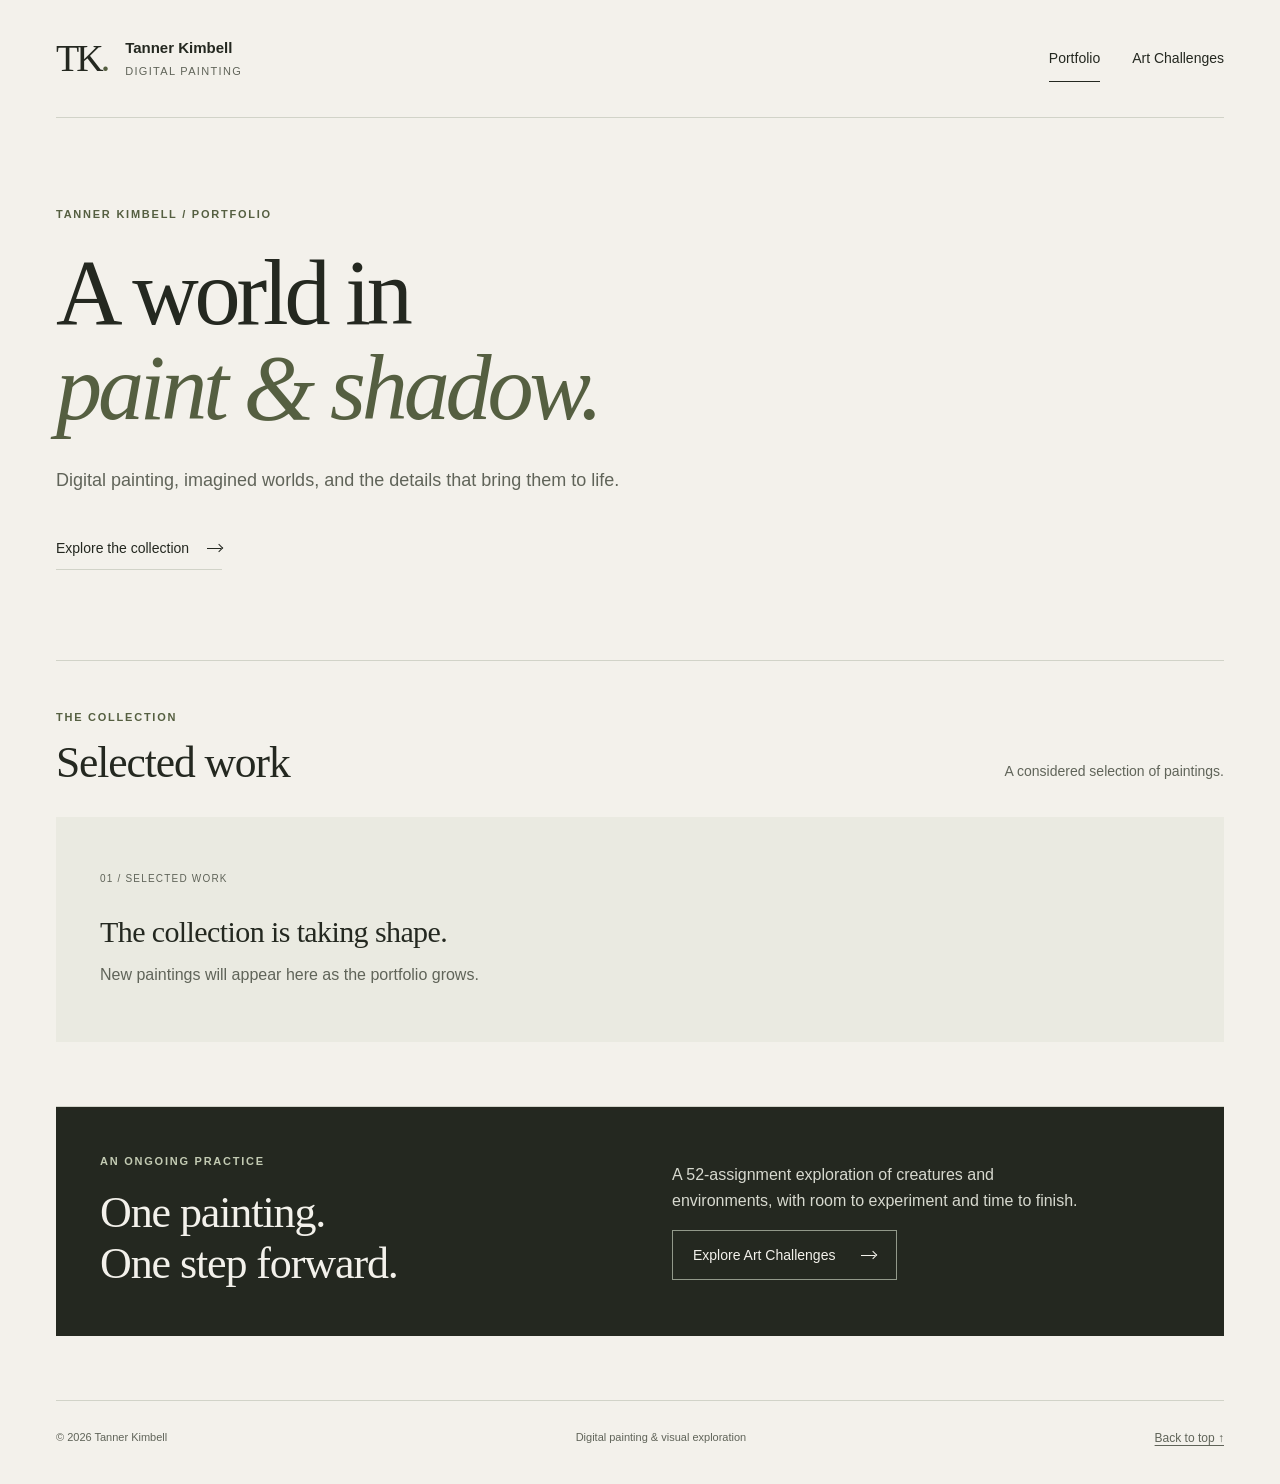
==== docs/index.html @ b94c5bf4 "Build static portfolio and dedicated art challenge pages" ====
<!doctype html>
<html lang="en">
<head>
  <meta charset="utf-8">
  <meta name="viewport" content="width=device-width, initial-scale=1">
  <meta name="description" content="Digital paintings by Tanner Kimbell. Explore selected artwork and an ongoing painting challenge.">
  <meta name="color-scheme" content="light">
  <title>Portfolio — Tanner Kimbell</title>
  <link rel="stylesheet" href="./assets/site.css">
  <script src="./assets/portfolio.js" defer></script>
</head>
<body data-root="./">
  <a class="skip-link" href="#main">Skip to content</a>
  <header class="site-header wrap">
    <a class="identity" href="./" aria-label="Tanner Kimbell home"><span class="monogram" aria-hidden="true">TK<span>.</span></span><span>Tanner Kimbell<span class="identity-sub">Digital painting</span></span></a>
    <nav aria-label="Primary"><a href="./" aria-current="page">Portfolio</a><a href="./challenges/">Art Challenges</a></nav>
  </header>
  <main id="main" class="wrap" tabindex="-1">
    <section class="hero" aria-labelledby="page-title">
      <p class="eyebrow">Tanner Kimbell / Portfolio</p>
      <h1 id="page-title">A world in<br><em>paint &amp; shadow.</em></h1>
      <p class="intro">Digital painting, imagined worlds, and the details that bring them to life.</p>
      <a class="text-link" href="#selected-work">Explore the collection <span aria-hidden="true">↘</span></a>
    </section>
    <section class="collection section" id="selected-work" aria-labelledby="collection-title">
      <div class="section-heading"><div><p class="eyebrow">The collection</p><h2 id="collection-title">Selected work</h2></div><p class="quiet">A considered selection of paintings.</p></div>
      <div id="filters" class="filters" role="group" aria-label="Filter artwork by category" hidden></div>
      <p id="gallery-status" class="sr-only" role="status" aria-live="polite"></p>
      <div id="gallery" class="gallery"></div>
      <div id="empty-gallery" class="empty-state"><span class="small-index" aria-hidden="true">01 / Selected work</span><h3>The collection is taking shape.</h3><p>New paintings will appear here as the portfolio grows.</p></div>
      <p id="gallery-error" class="notice" hidden>The collection could not be loaded. Please refresh to try again.</p>
      <noscript><p class="notice">JavaScript is needed to load artwork and category filters.</p></noscript>
    </section>
    <section class="challenge-link section" aria-labelledby="challenge-link-title">
      <div><p class="eyebrow">An ongoing practice</p><h2 id="challenge-link-title">One painting.<br>One step forward.</h2></div>
      <div><p>A 52-assignment exploration of creatures and environments, with room to experiment and time to finish.</p><a class="button light" href="challenges/">Explore Art Challenges <span aria-hidden="true">↗</span></a></div>
    </section>
  </main>
  <footer class="site-footer wrap"><span>© 2026 Tanner Kimbell</span><span>Digital painting &amp; visual exploration</span><a href="#main">Back to top <span aria-hidden="true">↑</span></a></footer>
</body>
</html>
---- docs/assets/site.css ----
:root{--paper:#f3f1eb;--ink:#242820;--muted:#606459;--line:#d1d3c8;--accent:#555f41;--panel:#eaeae1;--white:#fffefa;font-family:Arial,Helvetica,sans-serif;color:var(--ink);background:var(--paper);font-size:16px;line-height:1.6;scroll-behavior:smooth}
*{box-sizing:border-box}body{margin:0}a{color:inherit;text-underline-offset:.22em}button{font:inherit}img{max-width:100%;height:auto;display:block}button,a{-webkit-tap-highlight-color:transparent}a:focus-visible,button:focus-visible{outline:3px solid var(--accent);outline-offset:6px}button{cursor:pointer}[hidden]{display:none!important}::selection{background:#d5dcc8;color:var(--ink)}.wrap{width:min(1240px,calc(100% - 112px));margin-inline:auto}.skip-link{position:fixed;top:12px;left:12px;transform:translateY(-200%);z-index:9;background:var(--ink);color:var(--white);padding:12px 20px}.skip-link:focus{transform:none}.site-header{display:flex;align-items:center;justify-content:space-between;gap:24px;min-height:118px;border-bottom:1px solid var(--line)}.identity{display:flex;align-items:center;gap:18px;text-decoration:none;font-weight:600;font-size:15px;line-height:1.35}.monogram{font-family:Georgia,'Times New Roman',serif;font-size:38px;letter-spacing:-3px;font-weight:400}.monogram span{color:var(--accent)}.identity-sub{display:block;font-size:11px;font-weight:400;letter-spacing:.12em;text-transform:uppercase;margin-top:5px;color:var(--muted)}nav{display:flex;align-items:center;gap:32px}nav a{text-decoration:none;font-size:14px;padding:12px 0;border-bottom:1px solid transparent}nav a[aria-current=page]{border-color:var(--ink)}nav a:hover{color:var(--accent);border-color:var(--accent)}.hero{padding:88px 0 90px;max-width:1000px}.eyebrow{font-size:11px;letter-spacing:.16em;text-transform:uppercase;font-weight:600;margin:0 0 22px;color:var(--accent)}h1,h2,h3,p{margin-top:0}h1,h2,h3{font-family:Georgia,'Times New Roman',serif;font-weight:400}h1{font-size:clamp(54px,7.2vw,100px);line-height:1.04;letter-spacing:-.045em;margin-bottom:28px}h1 em{font-weight:400;color:var(--accent)}.intro{font-size:18px;line-height:1.75;max-width:570px;color:var(--muted)}.hero .intro{margin-bottom:30px}.text-link{display:inline-flex;gap:18px;align-items:center;font-size:14px;font-weight:500;text-decoration:none;border-bottom:1px solid var(--line);padding:10px 0}.text-link:hover{border-color:var(--accent);color:var(--accent)}.section{border-top:1px solid var(--line);padding:48px 0 64px}.section-heading{display:flex;justify-content:space-between;align-items:end;gap:24px;margin-bottom:30px}.section-heading .eyebrow{margin-bottom:10px}h2{font-size:clamp(32px,3.4vw,46px);line-height:1.15;letter-spacing:-.025em;margin-bottom:0}h3{font-size:30px;line-height:1.25;letter-spacing:-.02em}.quiet{color:var(--muted);font-size:14px}.section-heading>.quiet{margin-bottom:4px}.empty-state{padding:54px 44px;background:var(--panel);min-height:220px}.empty-state h3{margin-bottom:12px}.empty-state p{max-width:500px;color:var(--muted);margin-bottom:0}.small-index{display:block;font-size:10px;letter-spacing:.12em;text-transform:uppercase;color:var(--muted);margin-bottom:26px}.challenge-link{background:var(--ink);color:var(--paper);padding:46px 44px;display:grid;grid-template-columns:1fr 1fr;gap:64px;margin-bottom:64px}.challenge-link .eyebrow{color:#c3cbb3;margin-bottom:18px}.challenge-link h2{font-size:44px}.challenge-link>div:last-child{align-self:center}.challenge-link p:not(.eyebrow){color:#d7d9cf;max-width:420px}.button{display:inline-flex;align-items:center;justify-content:space-between;gap:26px;padding:13px 20px;border:1px solid var(--ink);text-decoration:none;font-size:14px;background:transparent;color:var(--ink);min-height:48px}.button:hover{background:var(--ink);color:var(--paper)}.button.light{border-color:#92998a;color:var(--paper)}.button.light:hover{background:var(--paper);color:var(--ink)}.site-footer{display:flex;align-items:center;justify-content:space-between;gap:20px;border-top:1px solid var(--line);padding-block:28px 36px;font-size:11px;color:var(--muted)}.site-footer a{font-size:12px}.gallery{display:grid;grid-template-columns:repeat(2,minmax(0,1fr));gap:44px 30px}.gallery:empty{display:none}.work-card{min-width:0}.work-card a{text-decoration:none;display:block}.work-card img{width:100%;aspect-ratio:4/3;object-fit:contain;background:var(--panel)}.work-card a:hover h3{text-decoration:underline;text-underline-offset:5px}.work-card h3{font-size:26px;margin:18px 0 4px}.work-card p{margin:0;color:var(--muted);font-size:13px}.filters{display:flex;gap:10px;flex-wrap:wrap;margin-bottom:28px}.filters button{border:1px solid var(--line);background:transparent;color:var(--ink);padding:10px 18px;border-radius:0;min-height:44px}.filters button[aria-pressed=true]{background:var(--ink);border-color:var(--ink);color:var(--paper)}.notice{padding:18px;border:1px solid var(--line);margin-block:24px}.compact{padding-block:70px}.status{display:inline-flex;align-items:center;gap:8px;border:1px solid #aab398;padding:7px 12px;font-size:12px;color:#414e2e;white-space:nowrap}.status span{font-size:8px}.assignment-card{display:grid;grid-template-columns:180px 1fr;gap:46px;background:var(--panel);padding:48px}.assignment-number{font-family:Georgia,'Times New Roman',serif;font-size:112px;line-height:1;color:#6b745c;letter-spacing:-8px}.assignment-content h3{font-size:42px;margin-bottom:20px}.assignment-content p{max-width:620px}.assignment-content .eyebrow{margin-bottom:16px}.practice-note{display:grid;grid-template-columns:1fr 1fr;gap:16px 60px;padding-block:48px 70px}.practice-note .eyebrow{grid-column:1/-1;margin-bottom:0}.practice-note h2{font-size:34px}.practice-note>p:last-child{color:var(--muted);margin:0}.detail{border-top:0;padding-top:40px;min-height:65vh}.assignment-title{padding-block:54px}.assignment-title h1{font-size:clamp(44px,6.6vw,86px)}.brief-layout{display:grid;grid-template-columns:1.5fr 1fr;gap:90px;padding-bottom:40px}.brief-layout h2{margin-bottom:24px;font-size:34px}.brief-aside{border-left:1px solid var(--line);padding-left:32px}.brief-aside .eyebrow{margin-bottom:20px}dl{margin:0}dt{font-size:11px;letter-spacing:.1em;text-transform:uppercase;color:var(--accent);margin-top:18px}dd{font-size:14px;margin:4px 0 0}.artwork-detail{padding-top:48px}.artwork-detail h1{font-size:clamp(44px,6vw,80px)}figure{margin:32px 0}.artwork-detail figure img{max-height:85vh;margin-inline:auto;object-fit:contain}figcaption{font-size:13px;color:var(--muted);margin-top:14px}.detail .empty-state{margin-top:40px}.detail .empty-state h1{font-size:46px}.detail .empty-state .button{margin-top:28px}.sr-only{position:absolute;width:1px;height:1px;padding:0;margin:-1px;overflow:hidden;clip:rect(0,0,0,0);white-space:nowrap;border:0}
@media(min-width:1450px){.hero{padding-block:105px}}
@media(max-width:800px){.wrap{width:calc(100% - 56px)}.hero{padding-block:66px}.section-heading>.quiet{max-width:180px}.challenge-link{gap:30px;padding:34px 30px}.challenge-link h2{font-size:36px}.assignment-card{grid-template-columns:100px 1fr;gap:26px;padding:32px}.assignment-number{font-size:80px}.brief-layout{gap:40px}.site-footer>span:nth-child(2){display:none}}
@media(max-width:560px){.wrap{width:calc(100% - 40px)}.site-header{flex-wrap:wrap;gap:10px;padding-top:18px;padding-bottom:10px;min-height:0}.identity{gap:12px;font-size:14px}.monogram{font-size:32px}.identity-sub{font-size:10px}nav{width:100%;gap:26px}nav a{font-size:13px;padding:10px 0;min-height:44px}.hero{padding-block:52px}.hero h1{font-size:clamp(46px,11.8vw,66px)}.intro{font-size:16px}.section{padding-block:32px 44px}.section-heading{align-items:start;gap:14px;margin-bottom:24px}.section-heading>.quiet{display:none}.empty-state{padding:34px 25px;min-height:210px}.empty-state h3{font-size:26px}.empty-state p{font-size:14px}.challenge-link{grid-template-columns:1fr;gap:24px;padding:32px 26px;margin-bottom:44px}.challenge-link h2{font-size:36px}.challenge-link p{font-size:14px}.challenge-link .button{font-size:13px;padding:12px 16px}.gallery{grid-template-columns:1fr;gap:32px}.assignment-card{grid-template-columns:1fr;gap:20px;padding:28px}.assignment-number{font-size:56px;letter-spacing:-3px}.assignment-content h3{font-size:34px}.assignment-content p{font-size:15px}.status{font-size:11px;padding:6px 9px}.practice-note{grid-template-columns:1fr;gap:20px}.practice-note .eyebrow{grid-column:auto}.practice-note h2{font-size:32px}.practice-note>p:last-child{font-size:15px}.assignment-title{padding-block:40px}.brief-layout{grid-template-columns:1fr;gap:32px}.brief-aside{padding-left:0;border-left:0;border-top:1px solid var(--line);padding-top:28px}.site-footer{font-size:10px;gap:14px;padding-block:24px}.site-footer a{font-size:11px}.detail .empty-state h1{font-size:38px}}
@media(prefers-reduced-motion:reduce){:root{scroll-behavior:auto}}
/* Draw simple arrows without depending on uncommon system-font glyphs. */
.text-link>span,.button>span{display:inline-block;position:relative;flex:none;width:15px;height:12px;font-size:0}
.text-link>span::before,.button>span::before{content:"";position:absolute;width:14px;height:1px;background:currentColor;top:6px;left:0}
.text-link>span::after,.button>span::after{content:"";position:absolute;width:5px;height:5px;border-top:1px solid currentColor;border-right:1px solid currentColor;transform:rotate(45deg);right:0;top:3px}
.text-link>span.back-arrow{transform:rotate(180deg)}
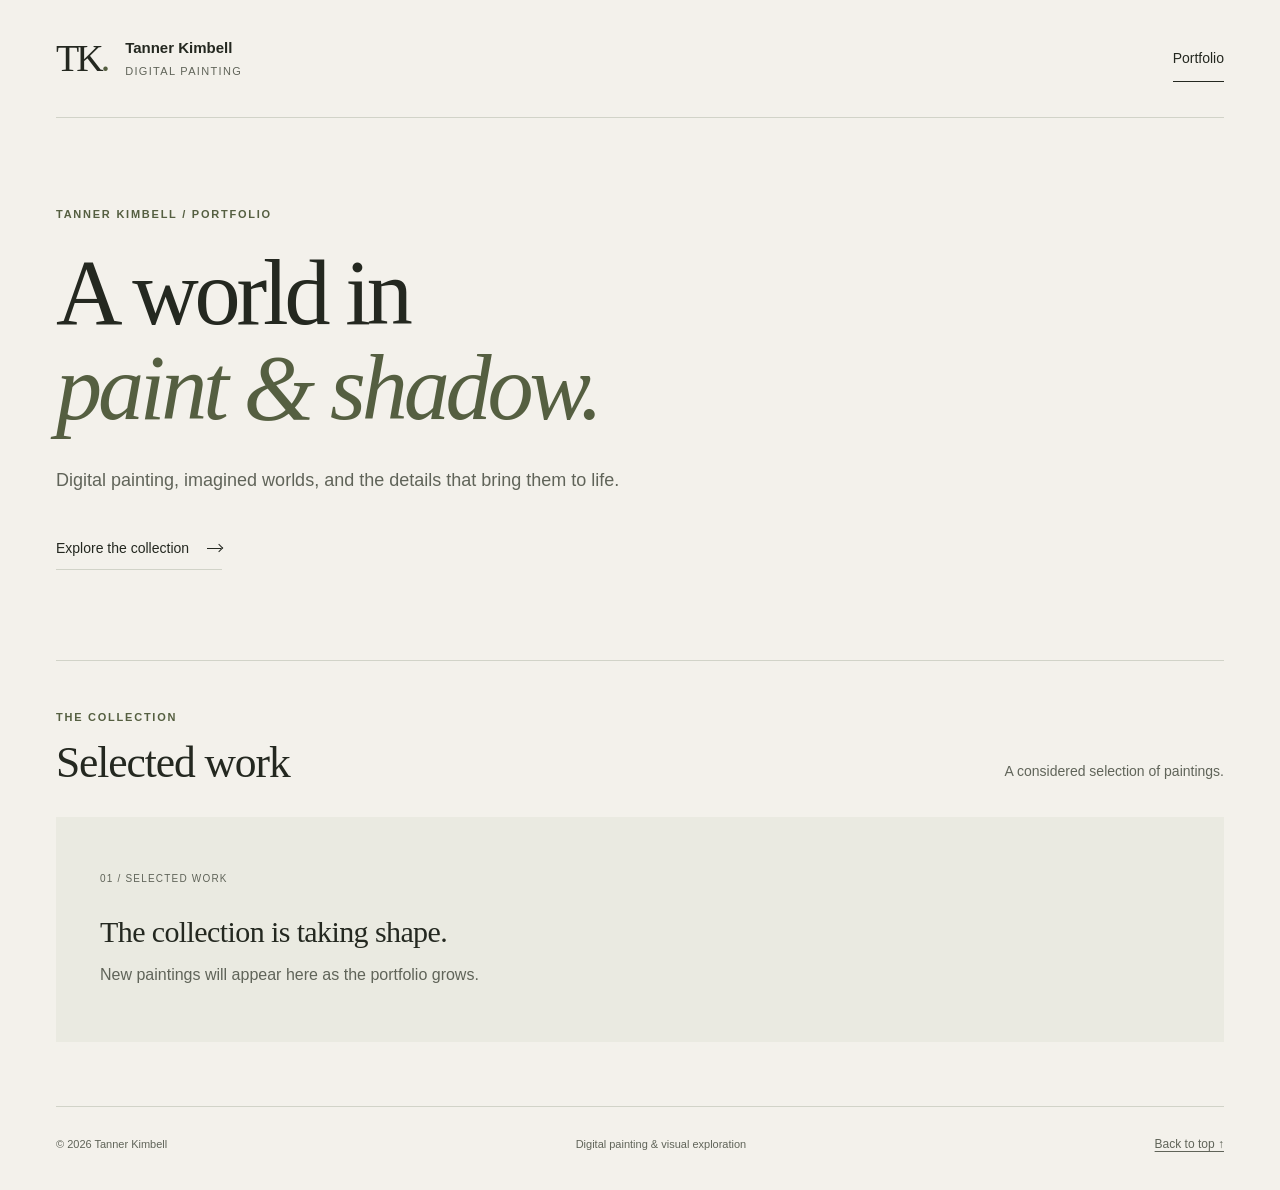
==== commit a9ab7b32: "Keep website portfolio-only and manage art challenge in chat" ====
--- a/docs/index.html
+++ b/docs/index.html
@@ -3,7 +3,7 @@
 <head>
   <meta charset="utf-8">
   <meta name="viewport" content="width=device-width, initial-scale=1">
-  <meta name="description" content="Digital paintings by Tanner Kimbell. Explore selected artwork and an ongoing painting challenge.">
+  <meta name="description" content="Digital paintings by Tanner Kimbell. Explore selected digital artwork.">
   <meta name="color-scheme" content="light">
   <title>Portfolio — Tanner Kimbell</title>
   <link rel="stylesheet" href="./assets/site.css">
@@ -13,7 +13,7 @@
   <a class="skip-link" href="#main">Skip to content</a>
   <header class="site-header wrap">
     <a class="identity" href="./" aria-label="Tanner Kimbell home"><span class="monogram" aria-hidden="true">TK<span>.</span></span><span>Tanner Kimbell<span class="identity-sub">Digital painting</span></span></a>
-    <nav aria-label="Primary"><a href="./" aria-current="page">Portfolio</a><a href="./challenges/">Art Challenges</a></nav>
+    <nav aria-label="Primary"><a href="./" aria-current="page">Portfolio</a></nav>
   </header>
   <main id="main" class="wrap" tabindex="-1">
     <section class="hero" aria-labelledby="page-title">
@@ -31,10 +31,6 @@
       <p id="gallery-error" class="notice" hidden>The collection could not be loaded. Please refresh to try again.</p>
       <noscript><p class="notice">JavaScript is needed to load artwork and category filters.</p></noscript>
     </section>
-    <section class="challenge-link section" aria-labelledby="challenge-link-title">
-      <div><p class="eyebrow">An ongoing practice</p><h2 id="challenge-link-title">One painting.<br>One step forward.</h2></div>
-      <div><p>A 52-assignment exploration of creatures and environments, with room to experiment and time to finish.</p><a class="button light" href="challenges/">Explore Art Challenges <span aria-hidden="true">↗</span></a></div>
-    </section>
   </main>
   <footer class="site-footer wrap"><span>© 2026 Tanner Kimbell</span><span>Digital painting &amp; visual exploration</span><a href="#main">Back to top <span aria-hidden="true">↑</span></a></footer>
 </body>
--- a/docs/assets/site.css
+++ b/docs/assets/site.css
@@ -1,8 +1,8 @@
 :root{--paper:#f3f1eb;--ink:#242820;--muted:#606459;--line:#d1d3c8;--accent:#555f41;--panel:#eaeae1;--white:#fffefa;font-family:Arial,Helvetica,sans-serif;color:var(--ink);background:var(--paper);font-size:16px;line-height:1.6;scroll-behavior:smooth}
-*{box-sizing:border-box}body{margin:0}a{color:inherit;text-underline-offset:.22em}button{font:inherit}img{max-width:100%;height:auto;display:block}button,a{-webkit-tap-highlight-color:transparent}a:focus-visible,button:focus-visible{outline:3px solid var(--accent);outline-offset:6px}button{cursor:pointer}[hidden]{display:none!important}::selection{background:#d5dcc8;color:var(--ink)}.wrap{width:min(1240px,calc(100% - 112px));margin-inline:auto}.skip-link{position:fixed;top:12px;left:12px;transform:translateY(-200%);z-index:9;background:var(--ink);color:var(--white);padding:12px 20px}.skip-link:focus{transform:none}.site-header{display:flex;align-items:center;justify-content:space-between;gap:24px;min-height:118px;border-bottom:1px solid var(--line)}.identity{display:flex;align-items:center;gap:18px;text-decoration:none;font-weight:600;font-size:15px;line-height:1.35}.monogram{font-family:Georgia,'Times New Roman',serif;font-size:38px;letter-spacing:-3px;font-weight:400}.monogram span{color:var(--accent)}.identity-sub{display:block;font-size:11px;font-weight:400;letter-spacing:.12em;text-transform:uppercase;margin-top:5px;color:var(--muted)}nav{display:flex;align-items:center;gap:32px}nav a{text-decoration:none;font-size:14px;padding:12px 0;border-bottom:1px solid transparent}nav a[aria-current=page]{border-color:var(--ink)}nav a:hover{color:var(--accent);border-color:var(--accent)}.hero{padding:88px 0 90px;max-width:1000px}.eyebrow{font-size:11px;letter-spacing:.16em;text-transform:uppercase;font-weight:600;margin:0 0 22px;color:var(--accent)}h1,h2,h3,p{margin-top:0}h1,h2,h3{font-family:Georgia,'Times New Roman',serif;font-weight:400}h1{font-size:clamp(54px,7.2vw,100px);line-height:1.04;letter-spacing:-.045em;margin-bottom:28px}h1 em{font-weight:400;color:var(--accent)}.intro{font-size:18px;line-height:1.75;max-width:570px;color:var(--muted)}.hero .intro{margin-bottom:30px}.text-link{display:inline-flex;gap:18px;align-items:center;font-size:14px;font-weight:500;text-decoration:none;border-bottom:1px solid var(--line);padding:10px 0}.text-link:hover{border-color:var(--accent);color:var(--accent)}.section{border-top:1px solid var(--line);padding:48px 0 64px}.section-heading{display:flex;justify-content:space-between;align-items:end;gap:24px;margin-bottom:30px}.section-heading .eyebrow{margin-bottom:10px}h2{font-size:clamp(32px,3.4vw,46px);line-height:1.15;letter-spacing:-.025em;margin-bottom:0}h3{font-size:30px;line-height:1.25;letter-spacing:-.02em}.quiet{color:var(--muted);font-size:14px}.section-heading>.quiet{margin-bottom:4px}.empty-state{padding:54px 44px;background:var(--panel);min-height:220px}.empty-state h3{margin-bottom:12px}.empty-state p{max-width:500px;color:var(--muted);margin-bottom:0}.small-index{display:block;font-size:10px;letter-spacing:.12em;text-transform:uppercase;color:var(--muted);margin-bottom:26px}.challenge-link{background:var(--ink);color:var(--paper);padding:46px 44px;display:grid;grid-template-columns:1fr 1fr;gap:64px;margin-bottom:64px}.challenge-link .eyebrow{color:#c3cbb3;margin-bottom:18px}.challenge-link h2{font-size:44px}.challenge-link>div:last-child{align-self:center}.challenge-link p:not(.eyebrow){color:#d7d9cf;max-width:420px}.button{display:inline-flex;align-items:center;justify-content:space-between;gap:26px;padding:13px 20px;border:1px solid var(--ink);text-decoration:none;font-size:14px;background:transparent;color:var(--ink);min-height:48px}.button:hover{background:var(--ink);color:var(--paper)}.button.light{border-color:#92998a;color:var(--paper)}.button.light:hover{background:var(--paper);color:var(--ink)}.site-footer{display:flex;align-items:center;justify-content:space-between;gap:20px;border-top:1px solid var(--line);padding-block:28px 36px;font-size:11px;color:var(--muted)}.site-footer a{font-size:12px}.gallery{display:grid;grid-template-columns:repeat(2,minmax(0,1fr));gap:44px 30px}.gallery:empty{display:none}.work-card{min-width:0}.work-card a{text-decoration:none;display:block}.work-card img{width:100%;aspect-ratio:4/3;object-fit:contain;background:var(--panel)}.work-card a:hover h3{text-decoration:underline;text-underline-offset:5px}.work-card h3{font-size:26px;margin:18px 0 4px}.work-card p{margin:0;color:var(--muted);font-size:13px}.filters{display:flex;gap:10px;flex-wrap:wrap;margin-bottom:28px}.filters button{border:1px solid var(--line);background:transparent;color:var(--ink);padding:10px 18px;border-radius:0;min-height:44px}.filters button[aria-pressed=true]{background:var(--ink);border-color:var(--ink);color:var(--paper)}.notice{padding:18px;border:1px solid var(--line);margin-block:24px}.compact{padding-block:70px}.status{display:inline-flex;align-items:center;gap:8px;border:1px solid #aab398;padding:7px 12px;font-size:12px;color:#414e2e;white-space:nowrap}.status span{font-size:8px}.assignment-card{display:grid;grid-template-columns:180px 1fr;gap:46px;background:var(--panel);padding:48px}.assignment-number{font-family:Georgia,'Times New Roman',serif;font-size:112px;line-height:1;color:#6b745c;letter-spacing:-8px}.assignment-content h3{font-size:42px;margin-bottom:20px}.assignment-content p{max-width:620px}.assignment-content .eyebrow{margin-bottom:16px}.practice-note{display:grid;grid-template-columns:1fr 1fr;gap:16px 60px;padding-block:48px 70px}.practice-note .eyebrow{grid-column:1/-1;margin-bottom:0}.practice-note h2{font-size:34px}.practice-note>p:last-child{color:var(--muted);margin:0}.detail{border-top:0;padding-top:40px;min-height:65vh}.assignment-title{padding-block:54px}.assignment-title h1{font-size:clamp(44px,6.6vw,86px)}.brief-layout{display:grid;grid-template-columns:1.5fr 1fr;gap:90px;padding-bottom:40px}.brief-layout h2{margin-bottom:24px;font-size:34px}.brief-aside{border-left:1px solid var(--line);padding-left:32px}.brief-aside .eyebrow{margin-bottom:20px}dl{margin:0}dt{font-size:11px;letter-spacing:.1em;text-transform:uppercase;color:var(--accent);margin-top:18px}dd{font-size:14px;margin:4px 0 0}.artwork-detail{padding-top:48px}.artwork-detail h1{font-size:clamp(44px,6vw,80px)}figure{margin:32px 0}.artwork-detail figure img{max-height:85vh;margin-inline:auto;object-fit:contain}figcaption{font-size:13px;color:var(--muted);margin-top:14px}.detail .empty-state{margin-top:40px}.detail .empty-state h1{font-size:46px}.detail .empty-state .button{margin-top:28px}.sr-only{position:absolute;width:1px;height:1px;padding:0;margin:-1px;overflow:hidden;clip:rect(0,0,0,0);white-space:nowrap;border:0}
+*{box-sizing:border-box}body{margin:0}a{color:inherit;text-underline-offset:.22em}button{font:inherit}img{max-width:100%;height:auto;display:block}button,a{-webkit-tap-highlight-color:transparent}a:focus-visible,button:focus-visible{outline:3px solid var(--accent);outline-offset:6px}button{cursor:pointer}[hidden]{display:none!important}::selection{background:#d5dcc8;color:var(--ink)}.wrap{width:min(1240px,calc(100% - 112px));margin-inline:auto}.skip-link{position:fixed;top:12px;left:12px;transform:translateY(-200%);z-index:9;background:var(--ink);color:var(--white);padding:12px 20px}.skip-link:focus{transform:none}.site-header{display:flex;align-items:center;justify-content:space-between;gap:24px;min-height:118px;border-bottom:1px solid var(--line)}.identity{display:flex;align-items:center;gap:18px;text-decoration:none;font-weight:600;font-size:15px;line-height:1.35}.monogram{font-family:Georgia,'Times New Roman',serif;font-size:38px;letter-spacing:-3px;font-weight:400}.monogram span{color:var(--accent)}.identity-sub{display:block;font-size:11px;font-weight:400;letter-spacing:.12em;text-transform:uppercase;margin-top:5px;color:var(--muted)}nav{display:flex;align-items:center;gap:32px}nav a{text-decoration:none;font-size:14px;padding:12px 0;border-bottom:1px solid transparent}nav a[aria-current=page]{border-color:var(--ink)}nav a:hover{color:var(--accent);border-color:var(--accent)}.hero{padding:88px 0 90px;max-width:1000px}.eyebrow{font-size:11px;letter-spacing:.16em;text-transform:uppercase;font-weight:600;margin:0 0 22px;color:var(--accent)}h1,h2,h3,p{margin-top:0}h1,h2,h3{font-family:Georgia,'Times New Roman',serif;font-weight:400}h1{font-size:clamp(54px,7.2vw,100px);line-height:1.04;letter-spacing:-.045em;margin-bottom:28px}h1 em{font-weight:400;color:var(--accent)}.intro{font-size:18px;line-height:1.75;max-width:570px;color:var(--muted)}.hero .intro{margin-bottom:30px}.text-link{display:inline-flex;gap:18px;align-items:center;font-size:14px;font-weight:500;text-decoration:none;border-bottom:1px solid var(--line);padding:10px 0}.text-link:hover{border-color:var(--accent);color:var(--accent)}.section{border-top:1px solid var(--line);padding:48px 0 64px}.section-heading{display:flex;justify-content:space-between;align-items:end;gap:24px;margin-bottom:30px}.section-heading .eyebrow{margin-bottom:10px}h2{font-size:clamp(32px,3.4vw,46px);line-height:1.15;letter-spacing:-.025em;margin-bottom:0}h3{font-size:30px;line-height:1.25;letter-spacing:-.02em}.quiet{color:var(--muted);font-size:14px}.section-heading>.quiet{margin-bottom:4px}.empty-state{padding:54px 44px;background:var(--panel);min-height:220px}.empty-state h3{margin-bottom:12px}.empty-state p{max-width:500px;color:var(--muted);margin-bottom:0}.small-index{display:block;font-size:10px;letter-spacing:.12em;text-transform:uppercase;color:var(--muted);margin-bottom:26px}.button{display:inline-flex;align-items:center;justify-content:space-between;gap:26px;padding:13px 20px;border:1px solid var(--ink);text-decoration:none;font-size:14px;background:transparent;color:var(--ink);min-height:48px}.button:hover{background:var(--ink);color:var(--paper)}.button.light{border-color:#92998a;color:var(--paper)}.button.light:hover{background:var(--paper);color:var(--ink)}.site-footer{display:flex;align-items:center;justify-content:space-between;gap:20px;border-top:1px solid var(--line);padding-block:28px 36px;font-size:11px;color:var(--muted)}.site-footer a{font-size:12px}.gallery{display:grid;grid-template-columns:repeat(2,minmax(0,1fr));gap:44px 30px}.gallery:empty{display:none}.work-card{min-width:0}.work-card a{text-decoration:none;display:block}.work-card img{width:100%;aspect-ratio:4/3;object-fit:contain;background:var(--panel)}.work-card a:hover h3{text-decoration:underline;text-underline-offset:5px}.work-card h3{font-size:26px;margin:18px 0 4px}.work-card p{margin:0;color:var(--muted);font-size:13px}.filters{display:flex;gap:10px;flex-wrap:wrap;margin-bottom:28px}.filters button{border:1px solid var(--line);background:transparent;color:var(--ink);padding:10px 18px;border-radius:0;min-height:44px}.filters button[aria-pressed=true]{background:var(--ink);border-color:var(--ink);color:var(--paper)}.notice{padding:18px;border:1px solid var(--line);margin-block:24px}.detail{border-top:0;padding-top:40px;min-height:65vh}.artwork-detail{padding-top:48px}.artwork-detail h1{font-size:clamp(44px,6vw,80px)}figure{margin:32px 0}.artwork-detail figure img{max-height:85vh;margin-inline:auto;object-fit:contain}figcaption{font-size:13px;color:var(--muted);margin-top:14px}.detail .empty-state{margin-top:40px}.detail .empty-state h1{font-size:46px}.detail .empty-state .button{margin-top:28px}.sr-only{position:absolute;width:1px;height:1px;padding:0;margin:-1px;overflow:hidden;clip:rect(0,0,0,0);white-space:nowrap;border:0}
 @media(min-width:1450px){.hero{padding-block:105px}}
-@media(max-width:800px){.wrap{width:calc(100% - 56px)}.hero{padding-block:66px}.section-heading>.quiet{max-width:180px}.challenge-link{gap:30px;padding:34px 30px}.challenge-link h2{font-size:36px}.assignment-card{grid-template-columns:100px 1fr;gap:26px;padding:32px}.assignment-number{font-size:80px}.brief-layout{gap:40px}.site-footer>span:nth-child(2){display:none}}
-@media(max-width:560px){.wrap{width:calc(100% - 40px)}.site-header{flex-wrap:wrap;gap:10px;padding-top:18px;padding-bottom:10px;min-height:0}.identity{gap:12px;font-size:14px}.monogram{font-size:32px}.identity-sub{font-size:10px}nav{width:100%;gap:26px}nav a{font-size:13px;padding:10px 0;min-height:44px}.hero{padding-block:52px}.hero h1{font-size:clamp(46px,11.8vw,66px)}.intro{font-size:16px}.section{padding-block:32px 44px}.section-heading{align-items:start;gap:14px;margin-bottom:24px}.section-heading>.quiet{display:none}.empty-state{padding:34px 25px;min-height:210px}.empty-state h3{font-size:26px}.empty-state p{font-size:14px}.challenge-link{grid-template-columns:1fr;gap:24px;padding:32px 26px;margin-bottom:44px}.challenge-link h2{font-size:36px}.challenge-link p{font-size:14px}.challenge-link .button{font-size:13px;padding:12px 16px}.gallery{grid-template-columns:1fr;gap:32px}.assignment-card{grid-template-columns:1fr;gap:20px;padding:28px}.assignment-number{font-size:56px;letter-spacing:-3px}.assignment-content h3{font-size:34px}.assignment-content p{font-size:15px}.status{font-size:11px;padding:6px 9px}.practice-note{grid-template-columns:1fr;gap:20px}.practice-note .eyebrow{grid-column:auto}.practice-note h2{font-size:32px}.practice-note>p:last-child{font-size:15px}.assignment-title{padding-block:40px}.brief-layout{grid-template-columns:1fr;gap:32px}.brief-aside{padding-left:0;border-left:0;border-top:1px solid var(--line);padding-top:28px}.site-footer{font-size:10px;gap:14px;padding-block:24px}.site-footer a{font-size:11px}.detail .empty-state h1{font-size:38px}}
+@media(max-width:800px){.wrap{width:calc(100% - 56px)}.hero{padding-block:66px}.section-heading>.quiet{max-width:180px}.site-footer>span:nth-child(2){display:none}}
+@media(max-width:560px){.wrap{width:calc(100% - 40px)}.site-header{flex-wrap:wrap;gap:10px;padding-top:18px;padding-bottom:10px;min-height:0}.identity{gap:12px;font-size:14px}.monogram{font-size:32px}.identity-sub{font-size:10px}nav{width:100%;gap:26px}nav a{font-size:13px;padding:10px 0;min-height:44px}.hero{padding-block:52px}.hero h1{font-size:clamp(46px,11.8vw,66px)}.intro{font-size:16px}.section{padding-block:32px 44px}.section-heading{align-items:start;gap:14px;margin-bottom:24px}.section-heading>.quiet{display:none}.empty-state{padding:34px 25px;min-height:210px}.empty-state h3{font-size:26px}.empty-state p{font-size:14px}.gallery{grid-template-columns:1fr;gap:32px}.site-footer{font-size:10px;gap:14px;padding-block:24px}.site-footer a{font-size:11px}.detail .empty-state h1{font-size:38px}}
 @media(prefers-reduced-motion:reduce){:root{scroll-behavior:auto}}
 /* Draw simple arrows without depending on uncommon system-font glyphs. */
 .text-link>span,.button>span{display:inline-block;position:relative;flex:none;width:15px;height:12px;font-size:0}
